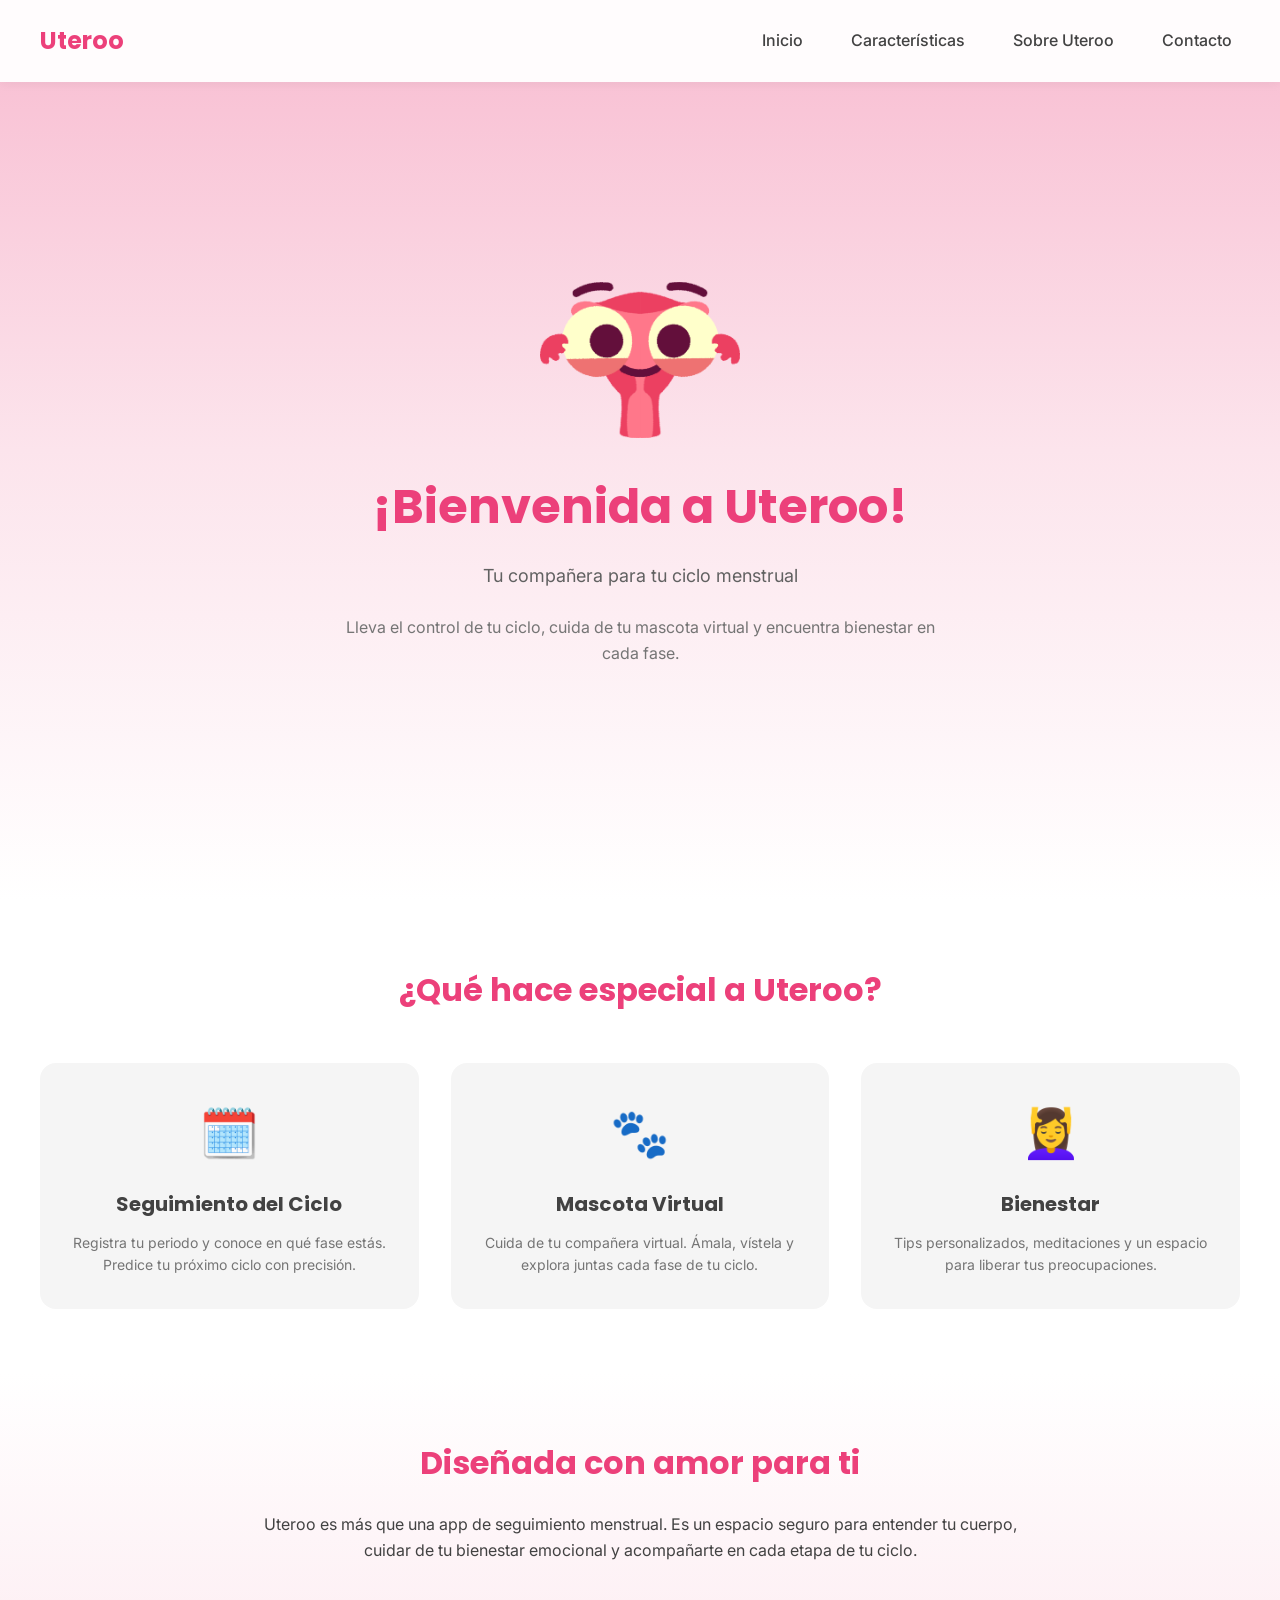
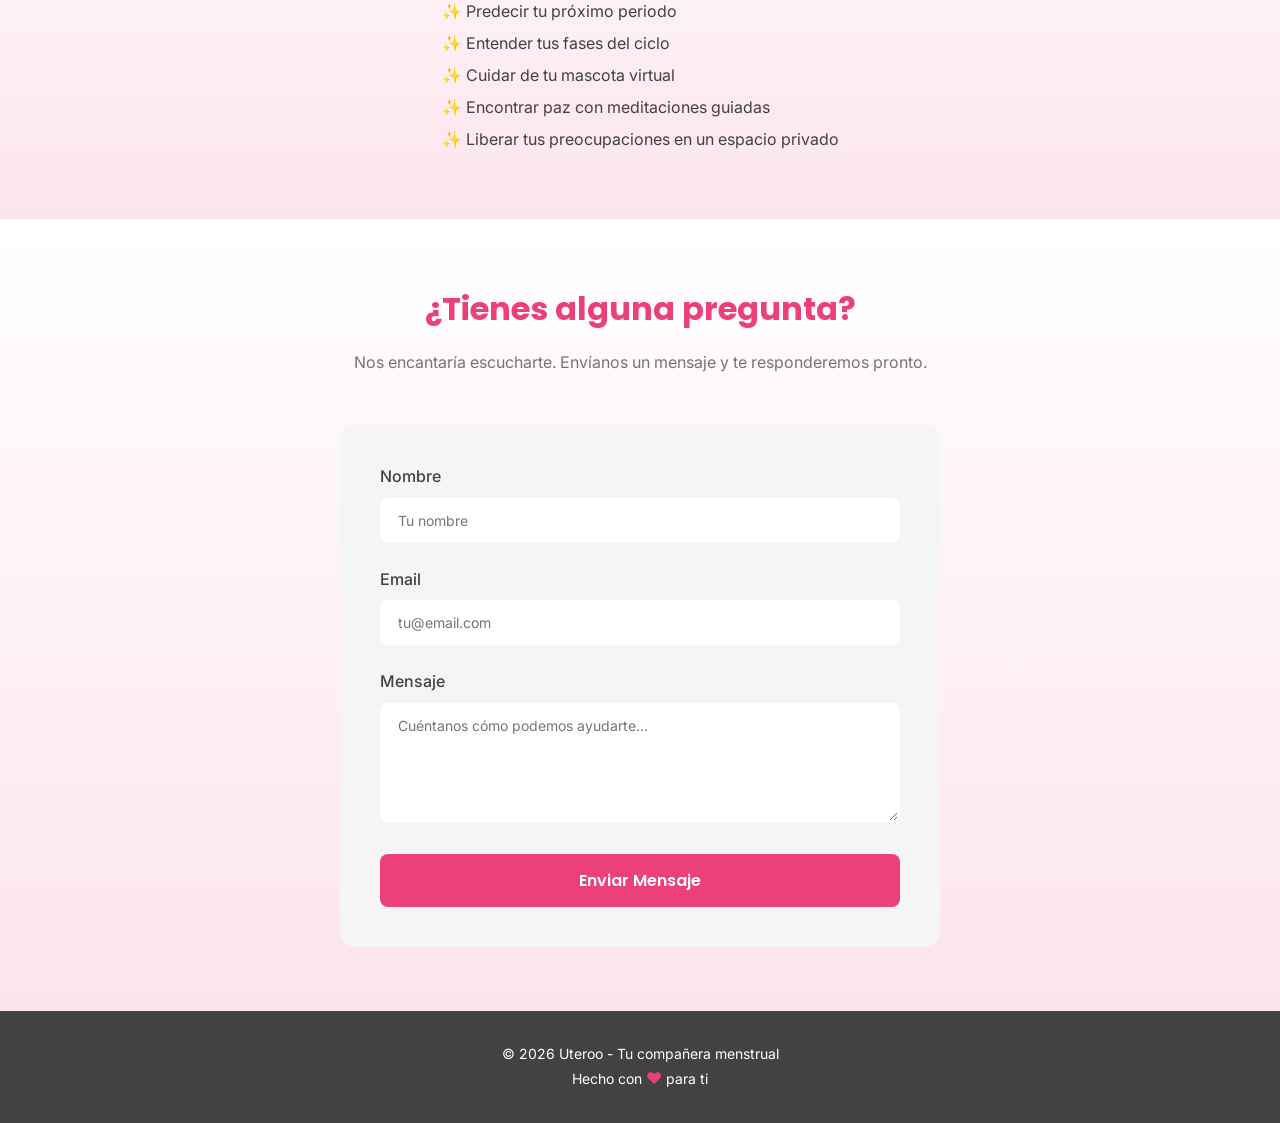
==== index.html @ 2b460881 "gradient para toda la pagina," ====
<!DOCTYPE html>
<html lang="es">
<head>
    <meta charset="UTF-8">
    <meta name="viewport" content="width=device-width, initial-scale=1.0">
    <title>Uteroo - Tu compañera menstrual</title>
    
    <!-- Fuentes -->
    <link rel="preconnect" href="https://fonts.googleapis.com">
    <link rel="preconnect" href="https://fonts.gstatic.com" crossorigin>
    <link href="https://fonts.googleapis.com/css2?family=Poppins:wght@400;600;700&family=Inter:wght@400;500&display=swap" rel="stylesheet">
    
    <!-- Estilos -->
    <link rel="stylesheet" href="assets/css/styles.css">
    <link rel="stylesheet" href="assets/css/nav.css">
    <link rel="stylesheet" href="assets/css/hero.css">
    <link rel="stylesheet" href="assets/css/features.css">
    <link rel="stylesheet" href="assets/css/about.css">
    <link rel="stylesheet" href="assets/css/contact.css">
    <link rel="stylesheet" href="assets/css/footer.css">
</head>
<body>
    <!-- NAVEGACIÓN -->
    <nav>
        <div class="nav-container">
            <a href="#inicio" class="nav-logo">Uteroo</a>
            
            <div class="nav-toggle" onclick="toggleMenu()">
                <span></span>
                <span></span>
                <span></span>
            </div>

            <ul class="nav-menu" id="navMenu">
                <li><a href="#inicio">Inicio</a></li>
                <li><a href="#caracteristicas">Características</a></li>
                <li><a href="#sobre-uteroo">Sobre Uteroo</a></li>
                <li><a href="#contacto">Contacto</a></li>
            </ul>
        </div>
    </nav>

    <!-- HERO SECTION -->
    <section class="hero" id="inicio">
        <div class="hero-icon">
            <img src="assets/images/mascota.png" alt="Uteroo Mascota">
        </div>
        <h1>¡Bienvenida a Uteroo!</h1>
        <p class="hero-subtitle">Tu compañera para tu ciclo menstrual</p>
        <p class="hero-description">
            Lleva el control de tu ciclo, cuida de tu mascota virtual 
            y encuentra bienestar en cada fase.
        </p>
    </section>

    <!-- CARACTERÍSTICAS -->
    <section class="features" id="caracteristicas">
        <div class="container">
            <h2 class="features-title">¿Qué hace especial a Uteroo?</h2>
            
            <div class="cards">
                <div class="card">
                    <div class="card-icon">🗓️</div>
                    <h3>Seguimiento del Ciclo</h3>
                    <p>Registra tu periodo y conoce en qué fase estás. Predice tu próximo ciclo con precisión.</p>
                </div>

                <div class="card">
                    <div class="card-icon">🐾</div>
                    <h3>Mascota Virtual</h3>
                    <p>Cuida de tu compañera virtual. Ámala, vístela y explora juntas cada fase de tu ciclo.</p>
                </div>

                <div class="card">
                    <div class="card-icon">💆‍♀️</div>
                    <h3>Bienestar</h3>
                    <p>Tips personalizados, meditaciones y un espacio para liberar tus preocupaciones.</p>
                </div>
            </div>
        </div>
    </section>

    <!-- SOBRE LA APP -->
    <section class="about" id="sobre-uteroo">
        <div class="container">
            <h2 class="about-title">Diseñada con amor para ti</h2>
            
            <div class="about-content">
                <p class="about-description">
                    Uteroo es más que una app de seguimiento menstrual. 
                    Es un espacio seguro para entender tu cuerpo, cuidar 
                    de tu bienestar emocional y acompañarte en cada etapa 
                    de tu ciclo.
                </p>

                <div class="about-list">
                    ✨ Predecir tu próximo periodo<br>
                    ✨ Entender tus fases del ciclo<br>
                    ✨ Cuidar de tu mascota virtual<br>
                    ✨ Encontrar paz con meditaciones guiadas<br>
                    ✨ Liberar tus preocupaciones en un espacio privado
                </div>
            </div>
        </div>
    </section>

    <!-- CONTACTO -->
    <section class="contact" id="contacto">
        <div class="container">
            <h2 class="contact-title">¿Tienes alguna pregunta?</h2>
            <p class="contact-subtitle">Nos encantaría escucharte. Envíanos un mensaje y te responderemos pronto.</p>
            
            <form class="contact-form" onsubmit="handleSubmit(event)">
                <div class="form-group">
                    <label for="name">Nombre</label>
                    <input type="text" id="name" name="name" required placeholder="Tu nombre">
                </div>

                <div class="form-group">
                    <label for="email">Email</label>
                    <input type="email" id="email" name="email" required placeholder="tu@email.com">
                </div>

                <div class="form-group">
                    <label for="message">Mensaje</label>
                    <textarea id="message" name="message" required placeholder="Cuéntanos cómo podemos ayudarte..."></textarea>
                </div>

                <button type="submit" class="submit-btn">Enviar Mensaje</button>
            </form>
        </div>
    </section>

    <!-- FOOTER -->
    <footer>
        <p>&copy; 2026 Uteroo - Tu compañera menstrual</p>
        <p>Hecho con <span class="footer-heart">♥</span> para ti</p>
    </footer>

    <!-- Scripts -->
    <script src="assets/js/nav.js"></script>
    <script src="assets/js/contact.js"></script>
</body>
</html>
---- assets/css/styles.css ----
/* VARIABLES GLOBALES Y ESTILOS BASE */
:root {
    --primary: #EC407A;
    --primary-light: #F8BBD0;
    --primary-dark: #D81B60;
    --primary-ultra-light: #FCE4EC;
    --background: #FFFFFF;
    --background-grey: #F5F5F5;
    --text-primary: #424242;
    --text-secondary: #757575;
    --text-light: #616161;
    --success: #4CAF50;
}

* {
    margin: 0;
    padding: 0;
    box-sizing: border-box;
}

body {
    font-family: 'Inter', sans-serif;
    line-height: 1.6;
    color: var(--text-primary);
}

h1, h2, h3 {
    font-family: 'Poppins', sans-serif;
}

.container {
    max-width: 1200px;
    margin: 0 auto;
}

/* ANIMACIONES GLOBALES */
@keyframes fadeIn {
    from {
        opacity: 0;
    }
    to {
        opacity: 1;
    }
}

@keyframes fadeInDown {
    from {
        opacity: 0;
        transform: translateY(-20px);
    }
    to {
        opacity: 1;
        transform: translateY(0);
    }
}

@keyframes fadeInUp {
    from {
        opacity: 0;
        transform: translateY(20px);
    }
    to {
        opacity: 1;
        transform: translateY(0);
    }
}
---- assets/css/nav.css ----
/* NAVEGACIÓN */
nav {
    position: fixed;
    top: 0;
    left: 0;
    right: 0;
    background: rgba(255, 255, 255, 0.95);
    backdrop-filter: blur(10px);
    box-shadow: 0 2px 10px rgba(0, 0, 0, 0.05);
    z-index: 1000;
    padding: 16px 32px;
    animation: slideDown 0.5s ease;
}

.nav-container {
    max-width: 1200px;
    margin: 0 auto;
    display: flex;
    justify-content: space-between;
    align-items: center;
}

.nav-logo {
    font-family: 'Poppins', sans-serif;
    font-size: 24px;
    font-weight: 700;
    color: var(--primary);
    text-decoration: none;
}

.nav-menu {
    display: flex;
    gap: 32px;
    list-style: none;
}

.nav-menu a {
    color: var(--text-primary);
    text-decoration: none;
    font-weight: 500;
    transition: color 0.3s ease;
    cursor: pointer;
    padding: 12px 8px;
    display: inline-block;
}

.nav-menu a:hover {
    color: var(--primary);
}

/* Menú móvil */
.nav-toggle {
    display: none;
    flex-direction: column;
    gap: 4px;
    cursor: pointer;
}

.nav-toggle span {
    width: 25px;
    height: 3px;
    background: var(--primary);
    border-radius: 2px;
    transition: all 0.3s ease;
}

@keyframes slideDown {
    from {
        transform: translateY(-100%);
        opacity: 0;
    }
    to {
        transform: translateY(0);
        opacity: 1;
    }
}

/* RESPONSIVE */
@media (max-width: 768px) {
    .nav-menu {
        position: fixed;
        top: 64px;
        left: 0;
        right: 0;
        background: rgba(255, 255, 255, 0.98);
        flex-direction: column;
        padding: 24px;
        gap: 16px;
        box-shadow: 0 4px 12px rgba(0, 0, 0, 0.1);
        transform: translateY(-100%);
        opacity: 0;
        transition: transform 0.3s ease, opacity 0.3s ease;
        pointer-events: none;
    }

    .nav-menu.active {
        transform: translateY(0);
        opacity: 1;
        pointer-events: all;
    }

    .nav-toggle {
        display: flex;
    }
}
---- assets/css/hero.css ----
/* HERO SECTION */
.hero {
    min-height: 100vh;
    display: flex;
    flex-direction: column;
    align-items: center;
    justify-content: center;
    text-align: center;
    background: linear-gradient(180deg, #F8BBD0 0%, #FCE4EC 50%, #FFFFFF 100%);
    padding: 2rem;
    padding-top: 80px; /* Espacio para el nav fijo */
    animation: fadeIn 1s ease;
}

.hero-icon {
    margin-bottom: 24px;
    animation: fadeInDown 1s ease;
}

.hero-icon img {
    max-width: 200px;
    height: auto;
    object-fit: contain;
}

.hero h1 {
    font-size: 48px;
    font-weight: 700;
    color: var(--primary);
    margin-bottom: 16px;
    animation: fadeInDown 1.2s ease;
}

.hero-subtitle {
    font-size: 18px;
    color: var(--text-light);
    margin-bottom: 24px;
    animation: fadeInUp 1.4s ease;
}

.hero-description {
    font-size: 16px;
    color: var(--text-secondary);
    max-width: 600px;
    line-height: 1.6;
    animation: fadeInUp 1.6s ease;
}

/* RESPONSIVE */
@media (max-width: 640px) {
    .hero h1 {
        font-size: 32px;
    }

    .hero-subtitle {
        font-size: 16px;
    }
}
---- assets/css/features.css ----
/* CARACTERÍSTICAS */
.features {
    background: var(--background);
    padding: 64px 32px;
}

.features-title {
    font-size: 32px;
    font-weight: 700;
    color: var(--primary);
    text-align: center;
    margin-bottom: 48px;
}

.cards {
    display: grid;
    grid-template-columns: repeat(auto-fit, minmax(280px, 1fr));
    gap: 32px;
}

.card {
    background: var(--background-grey);
    padding: 32px;
    border-radius: 16px;
    text-align: center;
    transition: transform 0.3s ease, box-shadow 0.3s ease;
}

.card:hover {
    transform: translateY(-8px);
    box-shadow: 0 8px 24px rgba(236, 64, 122, 0.35);
}

.card-icon {
    font-size: 48px;
    margin-bottom: 16px;
}

.card h3 {
    font-size: 20px;
    font-weight: 700;
    color: var(--text-primary);
    margin-bottom: 12px;
}

.card p {
    font-size: 14px;
    color: var(--text-secondary);
    line-height: 1.6;
}

/* RESPONSIVE */
@media (max-width: 640px) {
    .features {
        padding: 48px 16px;
    }

    .features-title {
        font-size: 24px;
    }
}
---- assets/css/about.css ----
/* SOBRE LA APP */
.about {
    background: linear-gradient(180deg, #FFFFFF 0%, #FCE4EC 100%);
    padding: 64px 32px;
    text-align: center;
}

.about-title {
    font-size: 32px;
    font-weight: 700;
    color: var(--primary);
    margin-bottom: 24px;
}

.about-content {
    max-width: 800px;
    margin: 0 auto;
}

.about-description {
    font-size: 16px;
    color: var(--text-primary);
    line-height: 1.6;
    margin-bottom: 32px;
}

.about-list {
    text-align: left;
    display: inline-block;
    font-size: 16px;
    color: var(--text-primary);
    line-height: 2;
}

/* RESPONSIVE */
@media (max-width: 640px) {
    .about {
        padding: 48px 16px;
    }

    .about-title {
        font-size: 24px;
    }
}
---- assets/css/contact.css ----
/* CONTACTO */
.contact {
    background: linear-gradient(180deg, #FFFFFF 0%, #FCE4EC 100%);
    padding: 64px 32px;
}

.contact-title {
    font-size: 32px;
    font-weight: 700;
    color: var(--primary);
    text-align: center;
    margin-bottom: 16px;
}

.contact-subtitle {
    font-size: 16px;
    color: var(--text-secondary);
    text-align: center;
    margin-bottom: 48px;
}

.contact-form {
    max-width: 600px;
    margin: 0 auto;
    background: var(--background-grey);
    padding: 40px;
    border-radius: 16px;
}

.form-group {
    margin-bottom: 24px;
}

.form-group label {
    display: block;
    font-weight: 500;
    color: var(--text-primary);
    margin-bottom: 8px;
}

.form-group input,
.form-group textarea {
    width: 100%;
    padding: 12px 16px;
    border: 2px solid transparent;
    border-radius: 8px;
    font-family: 'Inter', sans-serif;
    font-size: 14px;
    background: var(--background);
    transition: border-color 0.3s ease;
}

.form-group input:focus,
.form-group textarea:focus {
    outline: none;
    border-color: var(--primary);
}

.form-group textarea {
    resize: vertical;
    min-height: 120px;
}

.submit-btn {
    width: 100%;
    padding: 14px 32px;
    background: var(--primary);
    color: white;
    border: none;
    border-radius: 8px;
    font-family: 'Poppins', sans-serif;
    font-size: 16px;
    font-weight: 600;
    cursor: pointer;
    transition: background 0.3s ease, transform 0.2s ease;
}

.submit-btn:hover {
    background: var(--primary-dark);
    transform: translateY(-2px);
}

.submit-btn:active {
    transform: translateY(0);
}

/* RESPONSIVE */
@media (max-width: 768px) {
    .contact-form {
        padding: 24px;
    }
}
---- assets/css/footer.css ----
/* FOOTER */
footer {
    background: var(--text-primary);
    color: var(--background);
    text-align: center;
    padding: 32px 24px;
    font-size: 14px;
}

.footer-heart {
    color: var(--primary);
    font-size: 16px;
}
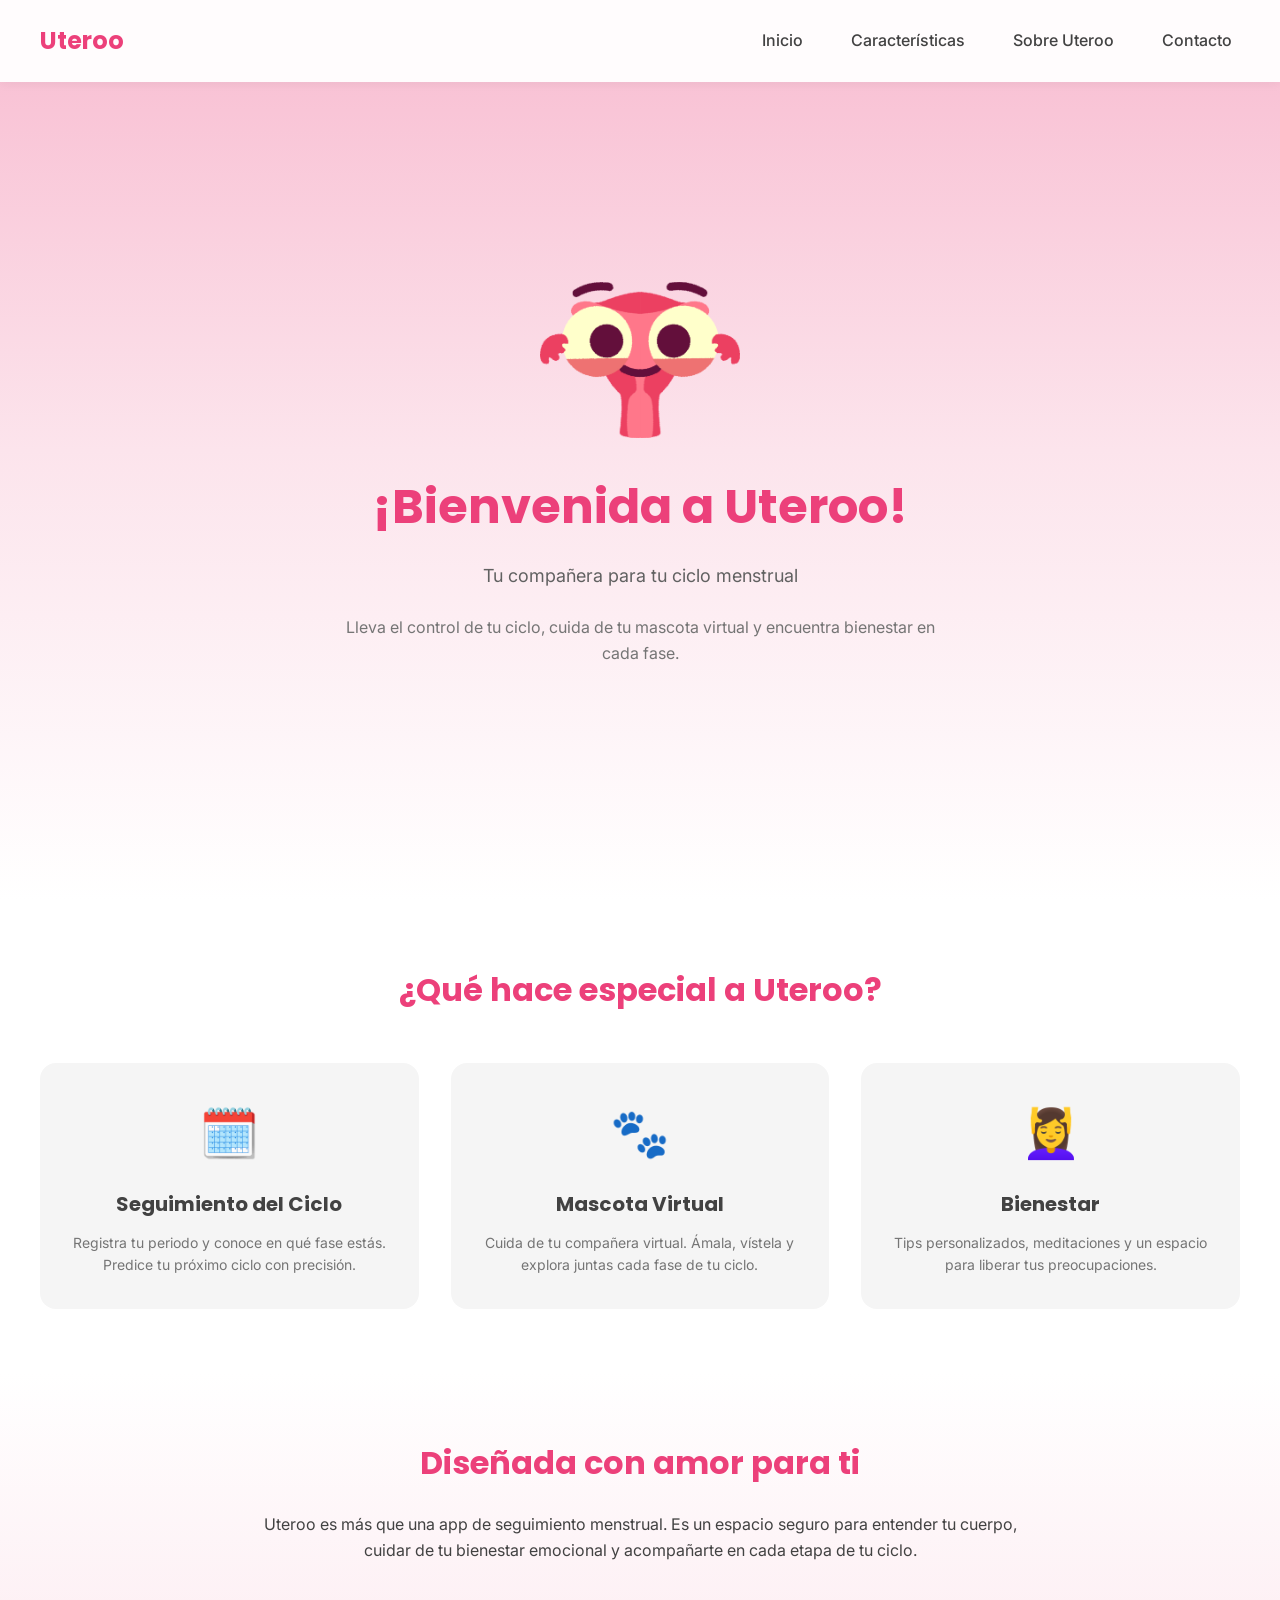
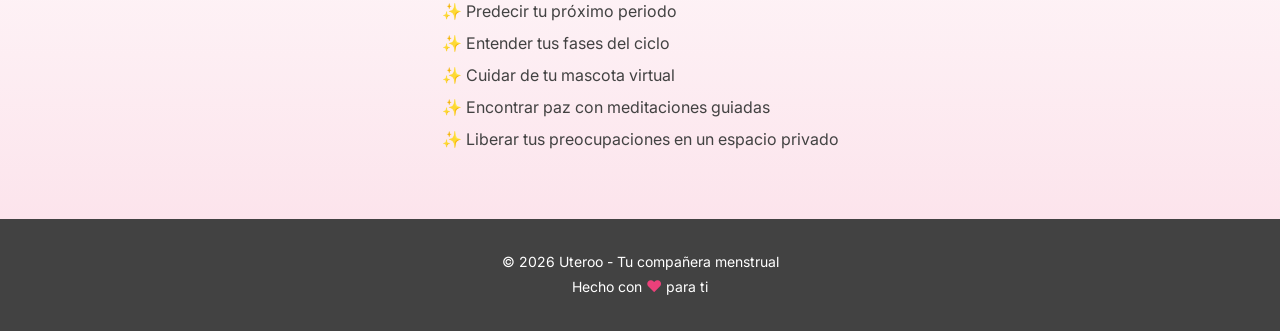
==== commit 4f026198: "separación de página de contacto" ====
--- a/index.html
+++ b/index.html
@@ -16,7 +16,6 @@
     <link rel="stylesheet" href="assets/css/hero.css">
     <link rel="stylesheet" href="assets/css/features.css">
     <link rel="stylesheet" href="assets/css/about.css">
-    <link rel="stylesheet" href="assets/css/contact.css">
     <link rel="stylesheet" href="assets/css/footer.css">
 </head>
 <body>
@@ -35,7 +34,7 @@
                 <li><a href="#inicio">Inicio</a></li>
                 <li><a href="#caracteristicas">Características</a></li>
                 <li><a href="#sobre-uteroo">Sobre Uteroo</a></li>
-                <li><a href="#contacto">Contacto</a></li>
+                <li><a href="contacto.html">Contacto</a></li>
             </ul>
         </div>
     </nav>
@@ -104,33 +103,6 @@
         </div>
     </section>
 
-    <!-- CONTACTO -->
-    <section class="contact" id="contacto">
-        <div class="container">
-            <h2 class="contact-title">¿Tienes alguna pregunta?</h2>
-            <p class="contact-subtitle">Nos encantaría escucharte. Envíanos un mensaje y te responderemos pronto.</p>
-            
-            <form class="contact-form" onsubmit="handleSubmit(event)">
-                <div class="form-group">
-                    <label for="name">Nombre</label>
-                    <input type="text" id="name" name="name" required placeholder="Tu nombre">
-                </div>
-
-                <div class="form-group">
-                    <label for="email">Email</label>
-                    <input type="email" id="email" name="email" required placeholder="tu@email.com">
-                </div>
-
-                <div class="form-group">
-                    <label for="message">Mensaje</label>
-                    <textarea id="message" name="message" required placeholder="Cuéntanos cómo podemos ayudarte..."></textarea>
-                </div>
-
-                <button type="submit" class="submit-btn">Enviar Mensaje</button>
-            </form>
-        </div>
-    </section>
-
     <!-- FOOTER -->
     <footer>
         <p>&copy; 2026 Uteroo - Tu compañera menstrual</p>
@@ -139,6 +111,5 @@
 
     <!-- Scripts -->
     <script src="assets/js/nav.js"></script>
-    <script src="assets/js/contact.js"></script>
 </body>
 </html>
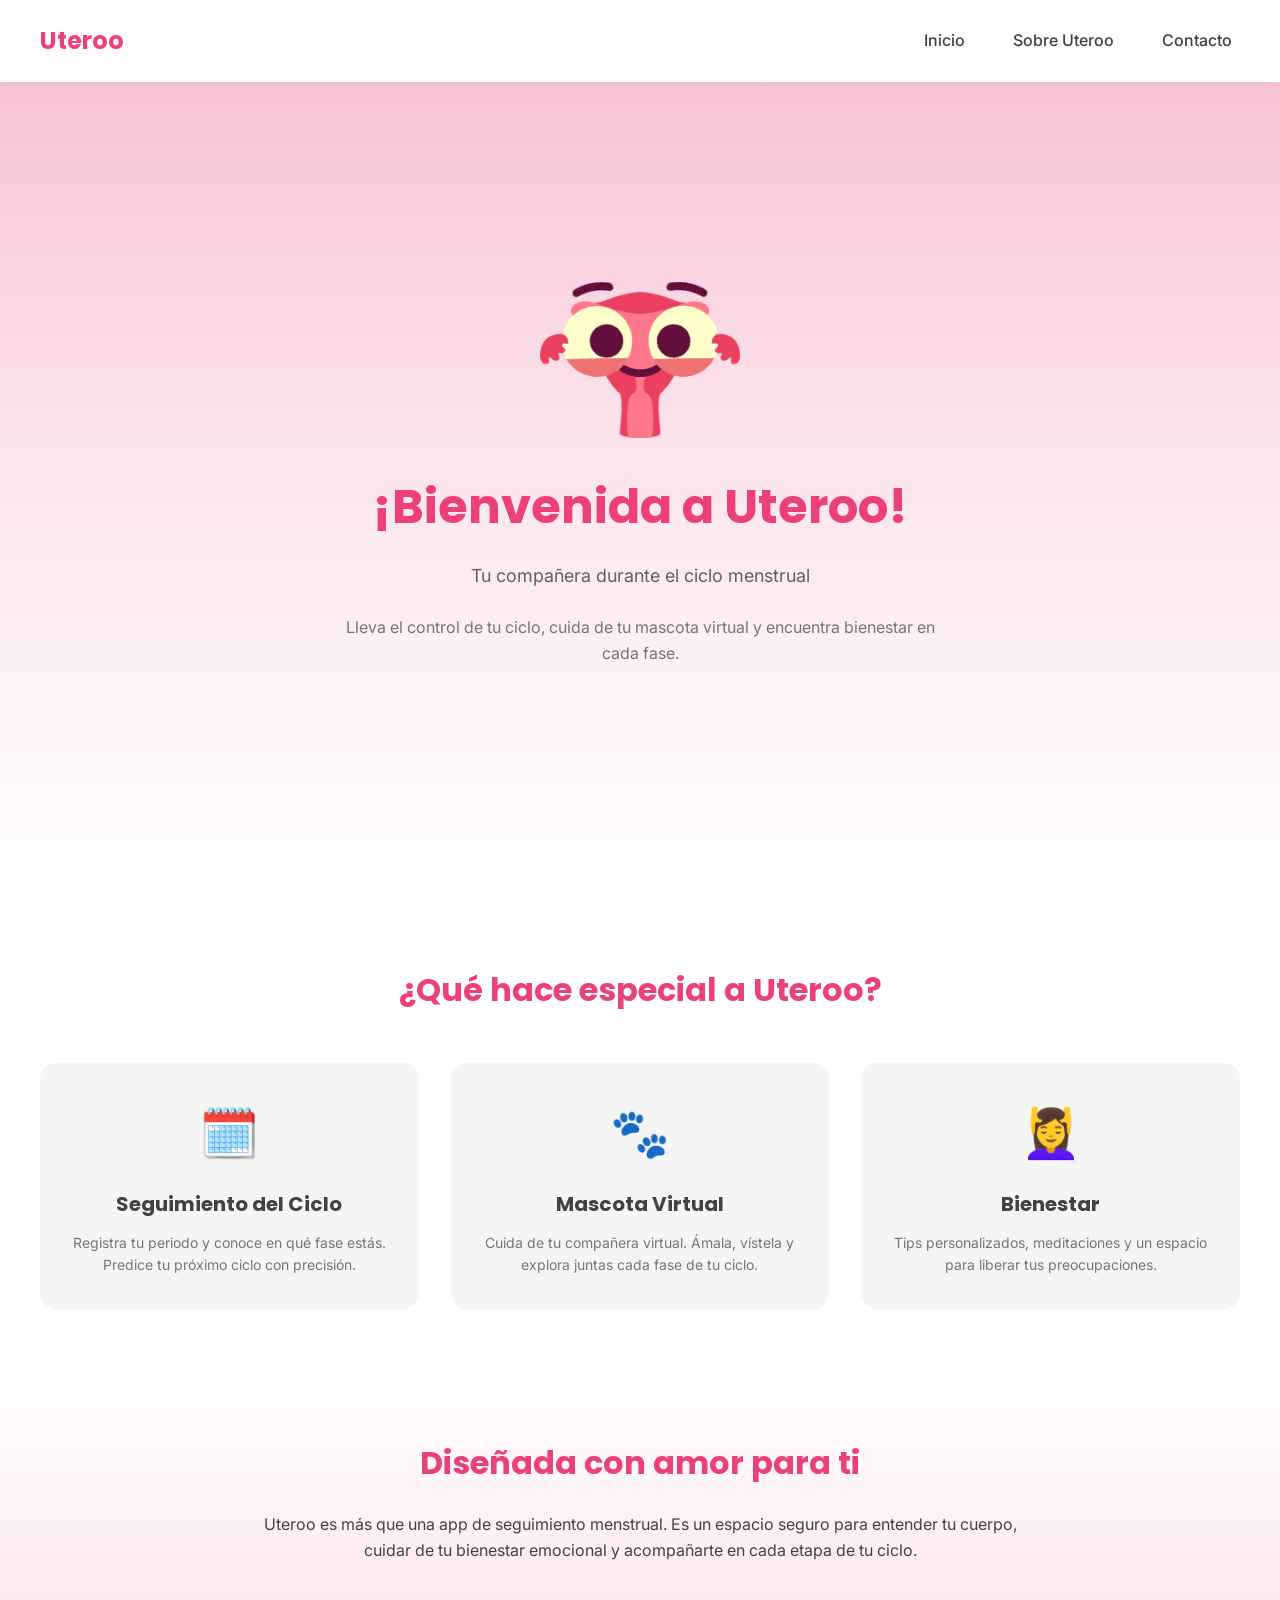
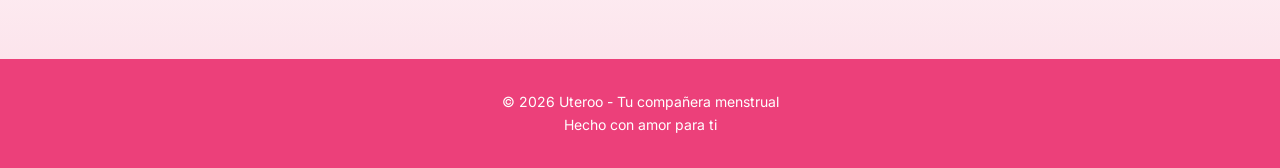
==== commit b68f66b8: "Cambios de diseño visual" ====
--- a/index.html
+++ b/index.html
@@ -14,7 +14,6 @@
     <link rel="stylesheet" href="assets/css/styles.css">
     <link rel="stylesheet" href="assets/css/nav.css">
     <link rel="stylesheet" href="assets/css/hero.css">
-    <link rel="stylesheet" href="assets/css/features.css">
     <link rel="stylesheet" href="assets/css/about.css">
     <link rel="stylesheet" href="assets/css/footer.css">
 </head>
@@ -32,8 +31,7 @@
 
             <ul class="nav-menu" id="navMenu">
                 <li><a href="#inicio">Inicio</a></li>
-                <li><a href="#caracteristicas">Características</a></li>
-                <li><a href="#sobre-uteroo">Sobre Uteroo</a></li>
+                <li><a href="#caracteristicas">Sobre Uteroo</a></li>
                 <li><a href="contacto.html">Contacto</a></li>
             </ul>
         </div>
@@ -45,7 +43,7 @@
             <img src="assets/images/mascota.png" alt="Uteroo Mascota">
         </div>
         <h1>¡Bienvenida a Uteroo!</h1>
-        <p class="hero-subtitle">Tu compañera para tu ciclo menstrual</p>
+        <p class="hero-subtitle">Tu compañera durante el ciclo menstrual</p>
         <p class="hero-description">
             Lleva el control de tu ciclo, cuida de tu mascota virtual 
             y encuentra bienestar en cada fase.
@@ -91,14 +89,6 @@
                     de tu bienestar emocional y acompañarte en cada etapa 
                     de tu ciclo.
                 </p>
-
-                <div class="about-list">
-                    ✨ Predecir tu próximo periodo<br>
-                    ✨ Entender tus fases del ciclo<br>
-                    ✨ Cuidar de tu mascota virtual<br>
-                    ✨ Encontrar paz con meditaciones guiadas<br>
-                    ✨ Liberar tus preocupaciones en un espacio privado
-                </div>
             </div>
         </div>
     </section>
@@ -106,10 +96,10 @@
     <!-- FOOTER -->
     <footer>
         <p>&copy; 2026 Uteroo - Tu compañera menstrual</p>
-        <p>Hecho con <span class="footer-heart">♥</span> para ti</p>
+        <p>Hecho con amor para ti</p>
     </footer>
 
     <!-- Scripts -->
     <script src="assets/js/nav.js"></script>
 </body>
-</html>
+</html>
--- a/assets/css/styles.css
+++ b/assets/css/styles.css
@@ -16,6 +16,11 @@
     margin: 0;
     padding: 0;
     box-sizing: border-box;
+}
+
+html {
+    scroll-behavior: smooth;
+    scroll-padding-top: 80px; /* Compensar altura del menú fijo */
 }
 
 body {
--- a/assets/css/about.css
+++ b/assets/css/about.css
@@ -1,3 +1,54 @@
+/* CARACTERÍSTICAS */
+.features {
+    background: var(--background);
+    padding: 64px 32px;
+}
+
+.features-title {
+    font-size: 32px;
+    font-weight: 700;
+    color: var(--primary);
+    text-align: center;
+    margin-bottom: 48px;
+}
+
+.cards {
+    display: grid;
+    grid-template-columns: repeat(auto-fit, minmax(280px, 1fr));
+    gap: 32px;
+}
+
+.card {
+    background: var(--background-grey);
+    padding: 32px;
+    border-radius: 16px;
+    text-align: center;
+    transition: transform 0.3s ease, box-shadow 0.3s ease;
+}
+
+.card:hover {
+    transform: translateY(-8px);
+    box-shadow: 0 8px 24px rgba(236, 64, 122, 0.35);
+}
+
+.card-icon {
+    font-size: 48px;
+    margin-bottom: 16px;
+}
+
+.card h3 {
+    font-size: 20px;
+    font-weight: 700;
+    color: var(--text-primary);
+    margin-bottom: 12px;
+}
+
+.card p {
+    font-size: 14px;
+    color: var(--text-secondary);
+    line-height: 1.6;
+}
+
 /* SOBRE LA APP */
 .about {
     background: linear-gradient(180deg, #FFFFFF 0%, #FCE4EC 100%);
@@ -34,6 +85,14 @@
 
 /* RESPONSIVE */
 @media (max-width: 640px) {
+    .features {
+        padding: 48px 16px;
+    }
+
+    .features-title {
+        font-size: 24px;
+    }
+
     .about {
         padding: 48px 16px;
     }
--- a/assets/css/footer.css
+++ b/assets/css/footer.css
@@ -1,6 +1,6 @@
 /* FOOTER */
 footer {
-    background: var(--text-primary);
+    background: var(--primary);
     color: var(--background);
     text-align: center;
     padding: 32px 24px;
@@ -8,6 +8,6 @@
 }
 
 .footer-heart {
-    color: var(--primary);
+    color: var(--background);
     font-size: 16px;
 }
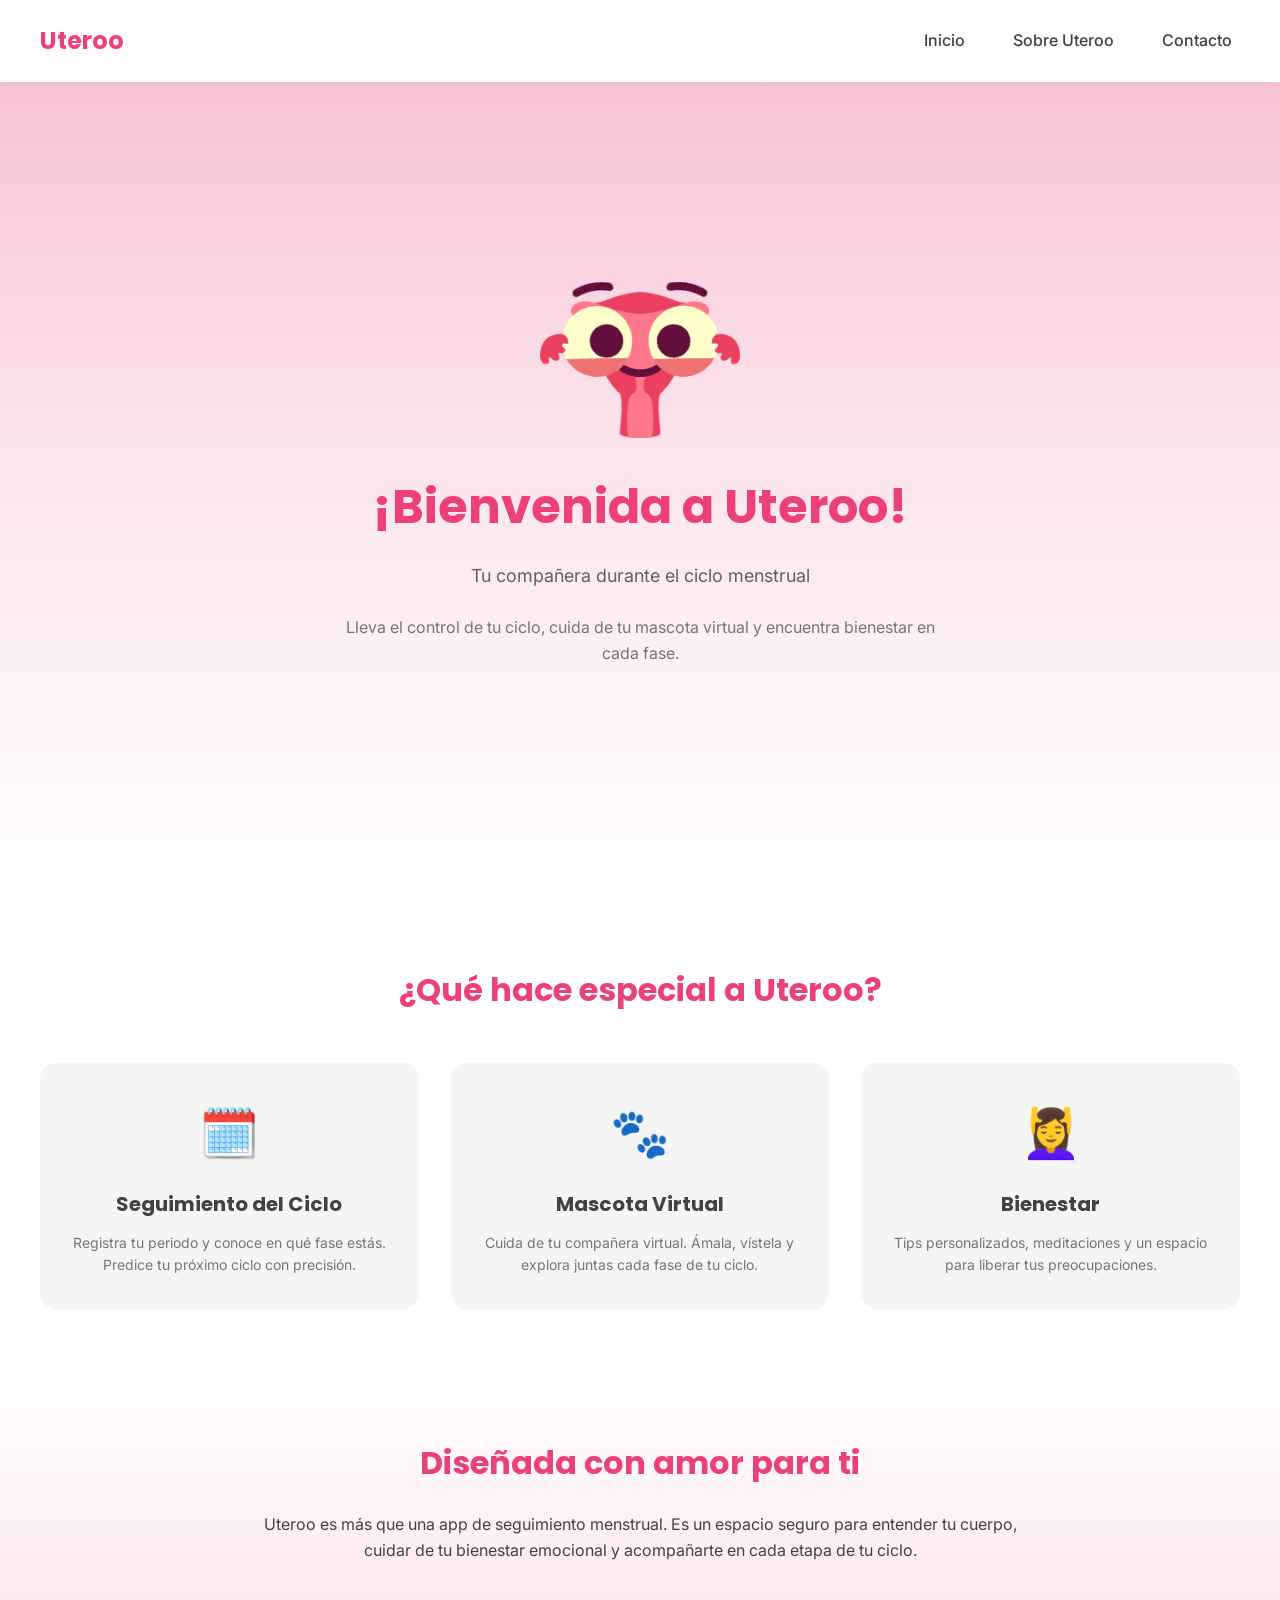
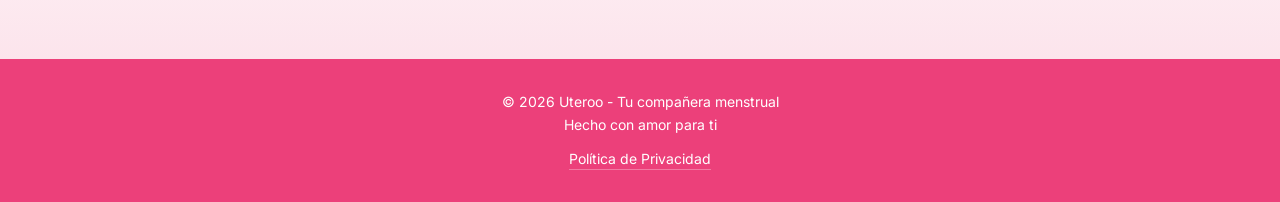
==== commit cbe6d5dc: "forzado de modo claro, sandwich funcional bien" ====
--- a/index.html
+++ b/index.html
@@ -3,6 +3,7 @@
 <head>
     <meta charset="UTF-8">
     <meta name="viewport" content="width=device-width, initial-scale=1.0">
+    <meta name="color-scheme" content="light only">
     <title>Uteroo - Tu compañera menstrual</title>
     
     <!-- Fuentes -->
@@ -94,12 +95,10 @@
     </section>
 
     <!-- FOOTER -->
-    <footer>
-        <p>&copy; 2026 Uteroo - Tu compañera menstrual</p>
-        <p>Hecho con amor para ti</p>
-    </footer>
+    <div id="footer-placeholder"></div>
 
     <!-- Scripts -->
     <script src="assets/js/nav.js"></script>
+    <script src="assets/js/footer.js"></script>
 </body>
 </html>
--- a/assets/css/footer.css
+++ b/assets/css/footer.css
@@ -11,3 +11,21 @@
     color: var(--background);
     font-size: 16px;
 }
+
+.footer-links {
+    margin-top: 12px;
+}
+
+.footer-links a {
+    color: var(--background);
+    text-decoration: none;
+    font-size: 14px;
+    transition: opacity 0.3s ease;
+    border-bottom: 1px solid rgba(255, 255, 255, 0.3);
+    padding-bottom: 2px;
+}
+
+.footer-links a:hover {
+    opacity: 0.8;
+    border-bottom-color: var(--background);
+}
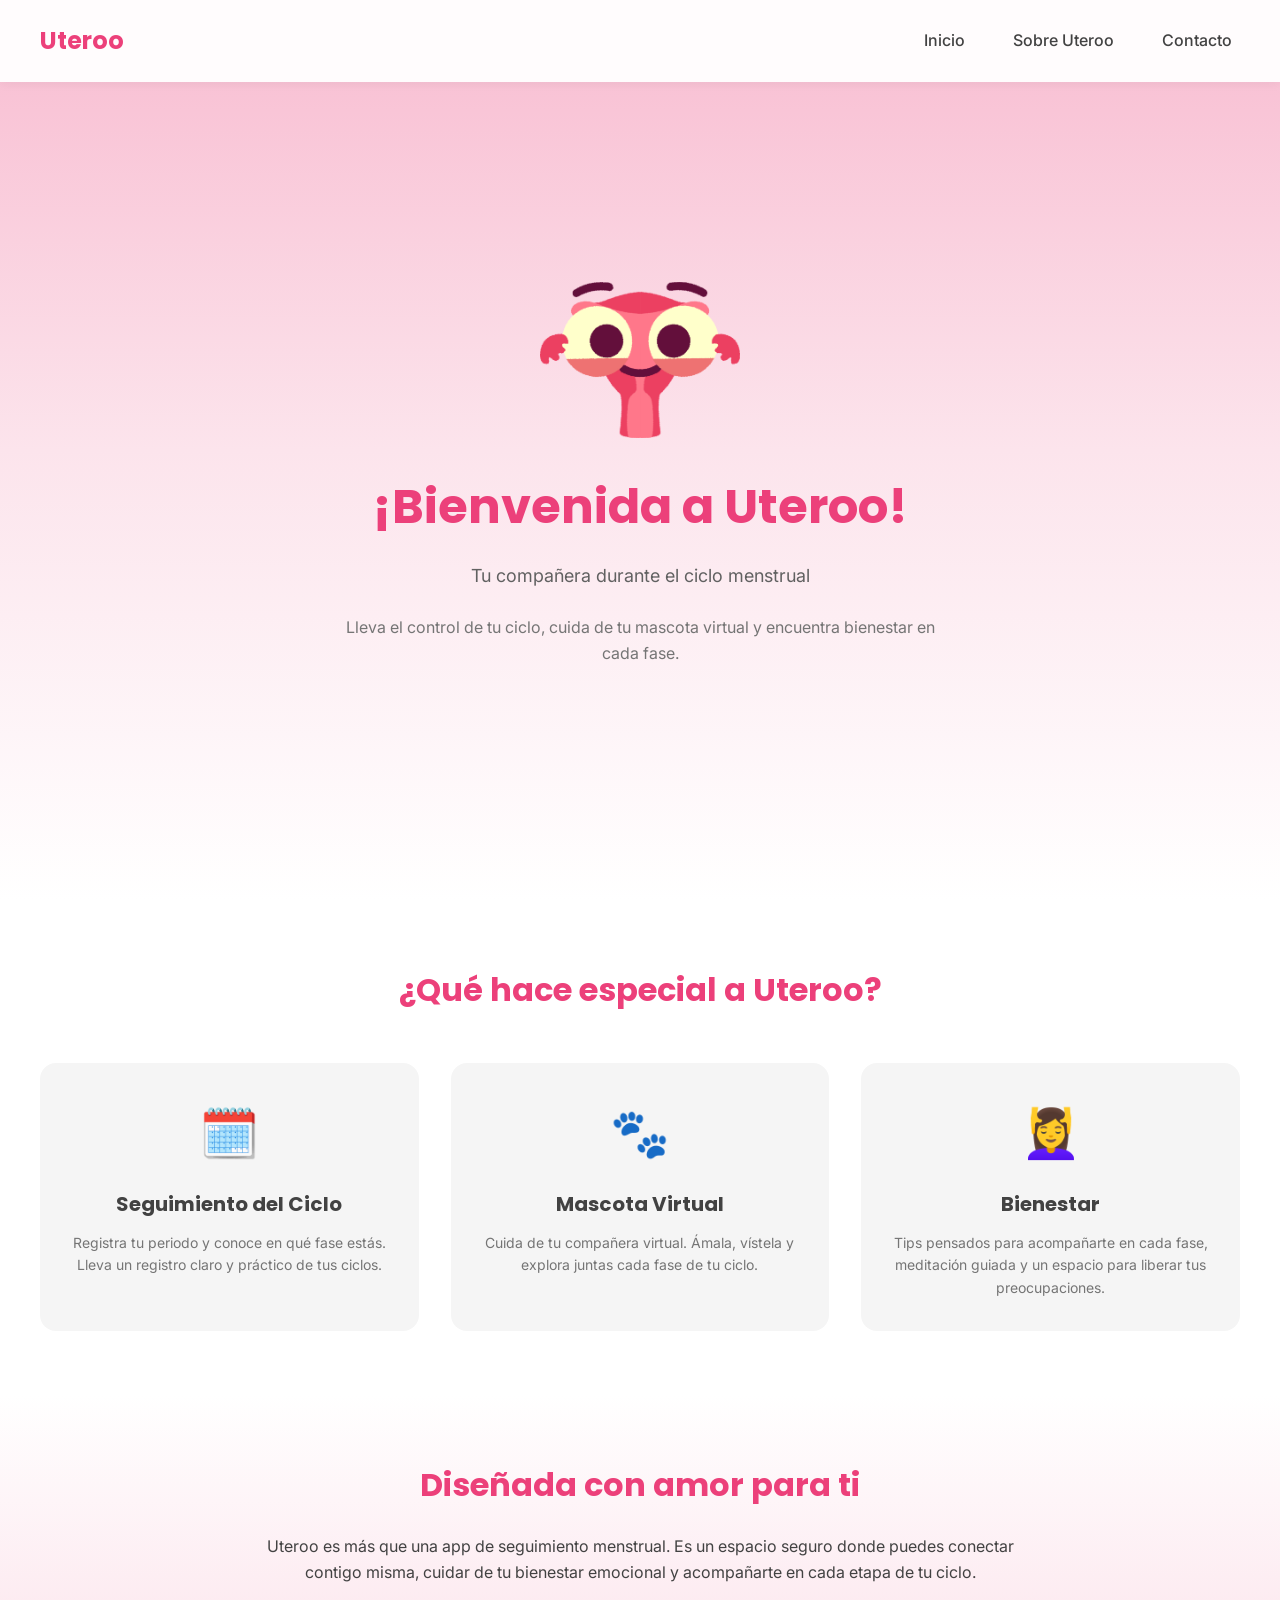
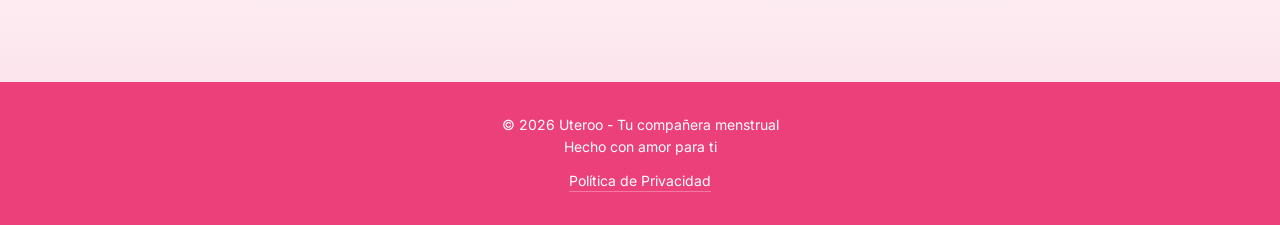
==== commit ea36342f: "Mejorado de index (frases mas seguras)" ====
--- a/index.html
+++ b/index.html
@@ -60,7 +60,7 @@
                 <div class="card">
                     <div class="card-icon">🗓️</div>
                     <h3>Seguimiento del Ciclo</h3>
-                    <p>Registra tu periodo y conoce en qué fase estás. Predice tu próximo ciclo con precisión.</p>
+                    <p>Registra tu periodo y conoce en qué fase estás. Lleva un registro claro y práctico de tus ciclos.</p>
                 </div>
 
                 <div class="card">
@@ -72,7 +72,7 @@
                 <div class="card">
                     <div class="card-icon">💆‍♀️</div>
                     <h3>Bienestar</h3>
-                    <p>Tips personalizados, meditaciones y un espacio para liberar tus preocupaciones.</p>
+                    <p>Tips pensados para acompañarte en cada fase, meditación guiada y un espacio para liberar tus preocupaciones.</p>
                 </div>
             </div>
         </div>
@@ -86,7 +86,7 @@
             <div class="about-content">
                 <p class="about-description">
                     Uteroo es más que una app de seguimiento menstrual. 
-                    Es un espacio seguro para entender tu cuerpo, cuidar 
+                    Es un espacio seguro donde puedes conectar contigo misma, cuidar 
                     de tu bienestar emocional y acompañarte en cada etapa 
                     de tu ciclo.
                 </p>
--- a/assets/css/styles.css
+++ b/assets/css/styles.css
@@ -10,23 +10,59 @@
     --text-secondary: #757575;
     --text-light: #616161;
     --success: #4CAF50;
+    
+    /* Forzar esquema de colores claro */
+    color-scheme: light only;
+    supported-color-schemes: light;
 }
 
-* {
+/* Prevenir modo oscuro en TODOS los elementos */
+*,
+*::before,
+*::after {
     margin: 0;
     padding: 0;
     box-sizing: border-box;
+    color-scheme: light only !important;
 }
 
 html {
     scroll-behavior: smooth;
-    scroll-padding-top: 80px; /* Compensar altura del menú fijo */
+    scroll-padding-top: 80px;
+    color-scheme: light only !important;
+    background-color: #FFFFFF !important;
 }
 
 body {
     font-family: 'Inter', sans-serif;
     line-height: 1.6;
-    color: var(--text-primary);
+    color: #424242 !important;
+    background-color: #FFFFFF !important;
+    color-scheme: light only !important;
+}
+
+/* Media query para forzar modo claro incluso si el sistema prefiere oscuro */
+@media (prefers-color-scheme: dark) {
+    :root {
+        --primary: #EC407A;
+        --primary-light: #F8BBD0;
+        --primary-dark: #D81B60;
+        --primary-ultra-light: #FCE4EC;
+        --background: #FFFFFF;
+        --background-grey: #F5F5F5;
+        --text-primary: #424242;
+        --text-secondary: #757575;
+        --text-light: #616161;
+        --success: #4CAF50;
+        
+        color-scheme: light only;
+    }
+    
+    html,
+    body {
+        background-color: #FFFFFF !important;
+        color: #424242 !important;
+    }
 }
 
 h1, h2, h3 {
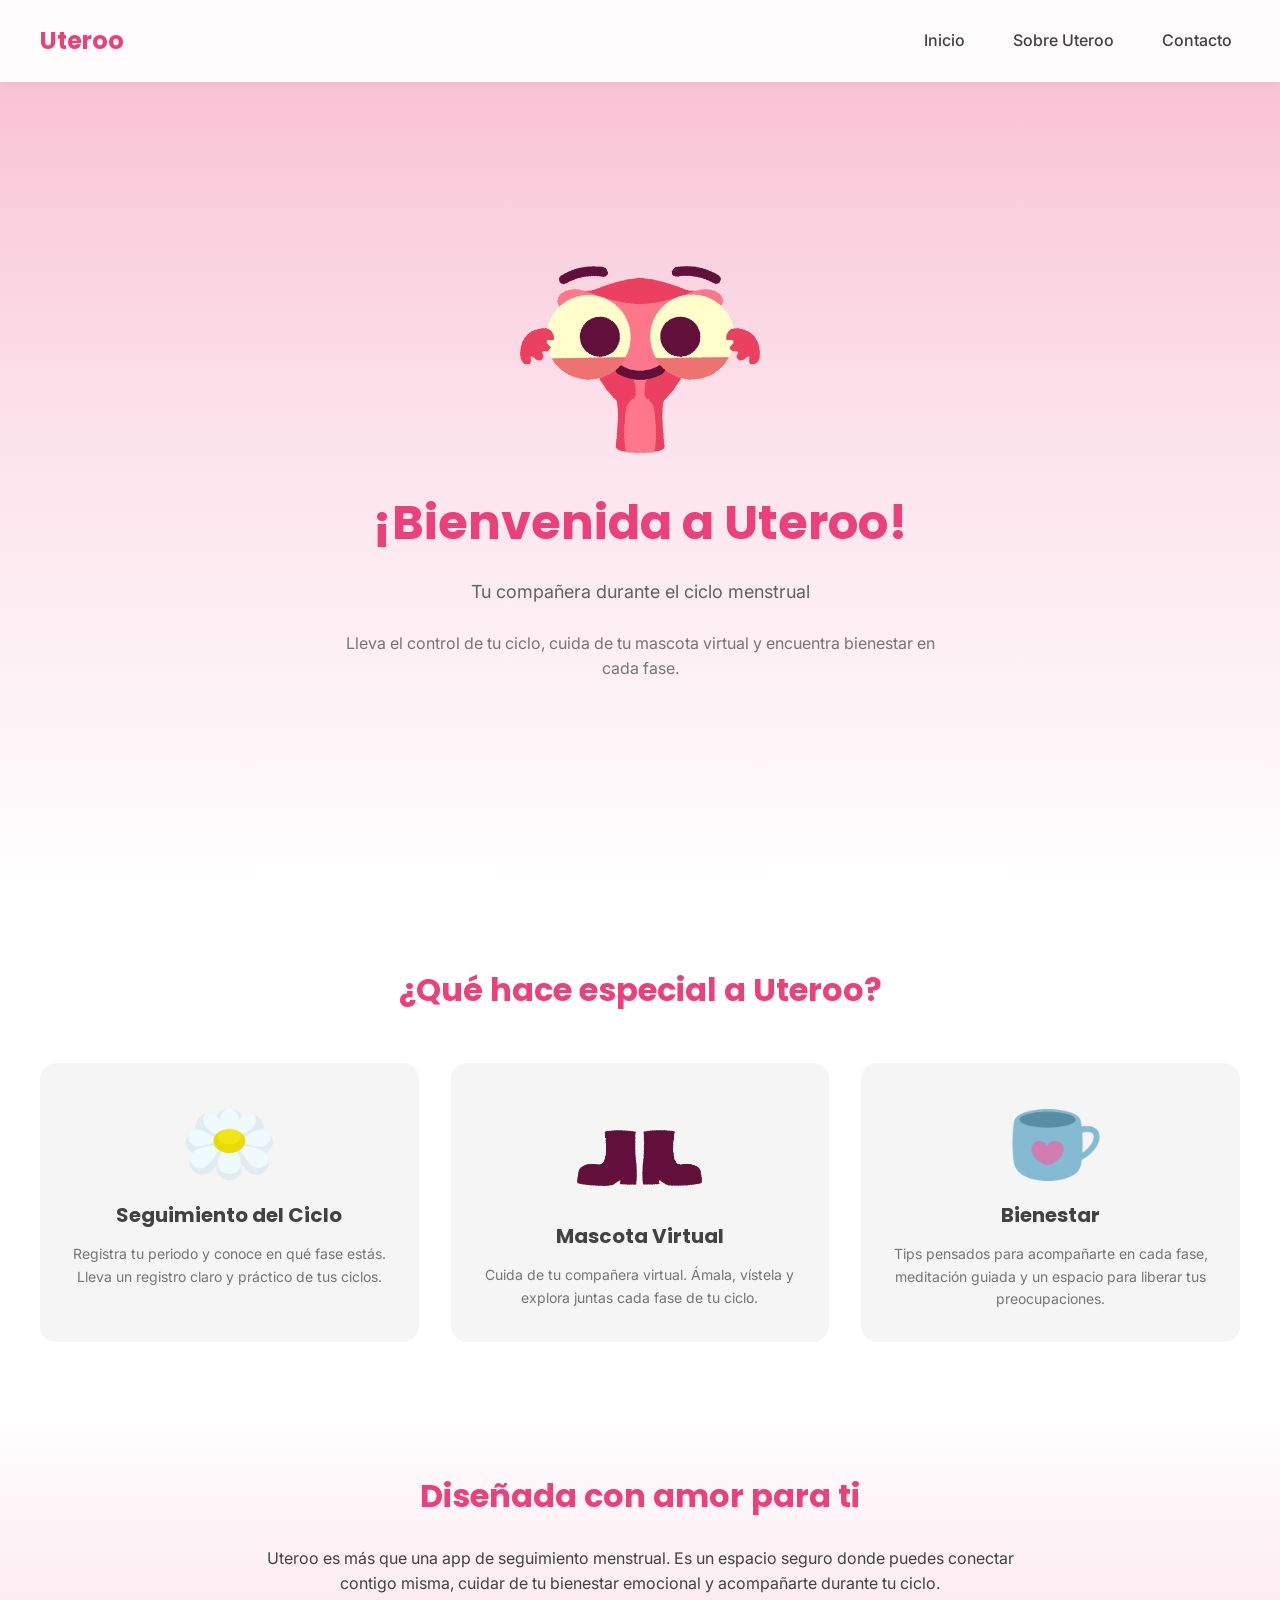
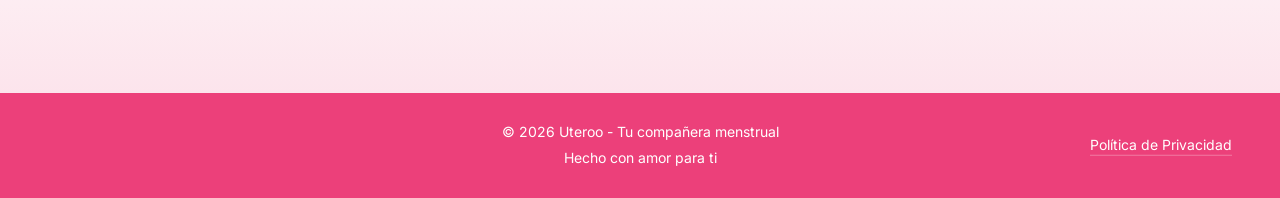
==== commit 98bc85dd: "agregado de imagenes en lugar de emojis." ====
--- a/index.html
+++ b/index.html
@@ -5,6 +5,7 @@
     <meta name="viewport" content="width=device-width, initial-scale=1.0">
     <meta name="color-scheme" content="light only">
     <title>Uteroo - Tu compañera menstrual</title>
+    <link rel="icon" type="image/png" href="favicon.png">
     
     <!-- Fuentes -->
     <link rel="preconnect" href="https://fonts.googleapis.com">
@@ -58,19 +59,25 @@
             
             <div class="cards">
                 <div class="card">
-                    <div class="card-icon">🗓️</div>
+                    <div class="card-icon card-icon-image card-icon-flor">
+                        <img src="assets/images/Flor.png" alt="Seguimiento del Ciclo">
+                    </div>
                     <h3>Seguimiento del Ciclo</h3>
                     <p>Registra tu periodo y conoce en qué fase estás. Lleva un registro claro y práctico de tus ciclos.</p>
                 </div>
 
                 <div class="card">
-                    <div class="card-icon">🐾</div>
+                    <div class="card-icon card-icon-image card-icon-botas">
+                        <img src="assets/images/Botas.png" alt="Mascota Virtual">
+                    </div>
                     <h3>Mascota Virtual</h3>
                     <p>Cuida de tu compañera virtual. Ámala, vístela y explora juntas cada fase de tu ciclo.</p>
                 </div>
 
                 <div class="card">
-                    <div class="card-icon">💆‍♀️</div>
+                    <div class="card-icon card-icon-image card-icon-tesito">
+                        <img src="assets/images/Tesito.png" alt="Bienestar">
+                    </div>
                     <h3>Bienestar</h3>
                     <p>Tips pensados para acompañarte en cada fase, meditación guiada y un espacio para liberar tus preocupaciones.</p>
                 </div>
@@ -87,8 +94,7 @@
                 <p class="about-description">
                     Uteroo es más que una app de seguimiento menstrual. 
                     Es un espacio seguro donde puedes conectar contigo misma, cuidar 
-                    de tu bienestar emocional y acompañarte en cada etapa 
-                    de tu ciclo.
+                    de tu bienestar emocional y acompañarte durante tu ciclo.
                 </p>
             </div>
         </div>
--- a/assets/css/hero.css
+++ b/assets/css/hero.css
@@ -18,7 +18,7 @@
 }
 
 .hero-icon img {
-    max-width: 200px;
+    max-width: 240px;
     height: auto;
     object-fit: contain;
 }
--- a/assets/css/about.css
+++ b/assets/css/about.css
@@ -28,12 +28,39 @@
 
 .card:hover {
     transform: translateY(-8px);
-    box-shadow: 0 8px 24px rgba(236, 64, 122, 0.35);
+    box-shadow: 0 8px 24px rgba(236, 64, 122, 0.20);
 }
 
 .card-icon {
     font-size: 48px;
     margin-bottom: 16px;
+}
+
+.card-icon-image {
+    display: flex;
+    justify-content: center;
+    align-items: center;
+    margin-bottom: 4px;
+}
+
+.card-icon-image img {
+    width: 125px;
+    height: 125px;
+    object-fit: contain;
+}
+
+.card-icon-botas {
+    margin-bottom: 0px;
+}
+
+.card-icon-tesito img {
+    width: 100px;
+    height: 100px;
+}
+
+.card-icon-flor img {
+    width: 100px;
+    height: 100px;
 }
 
 .card h3 {
--- a/assets/css/footer.css
+++ b/assets/css/footer.css
@@ -2,30 +2,52 @@
 footer {
     background: var(--primary);
     color: var(--background);
-    text-align: center;
-    padding: 32px 24px;
+    padding: 24px 24px;
     font-size: 14px;
+    position: relative;
 }
 
-.footer-heart {
-    color: var(--background);
-    font-size: 16px;
+.footer-content {
+    max-width: 1200px;
+    margin: 0 auto;
+    text-align: center;
 }
 
-.footer-links {
-    margin-top: 12px;
+.footer-left {
+    text-align: center;
 }
 
-.footer-links a {
+.footer-left p {
+    margin: 4px 0;
+}
+
+.footer-right {
+    position: absolute;
+    right: 48px;
+    top: 50%;
+    transform: translateY(-50%);
+}
+
+.footer-right a {
     color: var(--background);
     text-decoration: none;
     font-size: 14px;
     transition: opacity 0.3s ease;
     border-bottom: 1px solid rgba(255, 255, 255, 0.3);
     padding-bottom: 2px;
+    white-space: nowrap;
 }
 
-.footer-links a:hover {
+.footer-right a:hover {
     opacity: 0.8;
     border-bottom-color: var(--background);
 }
+
+/* Responsive */
+@media (max-width: 768px) {
+    .footer-right {
+        position: static;
+        transform: none;
+        margin-top: 16px;
+    }
+}
